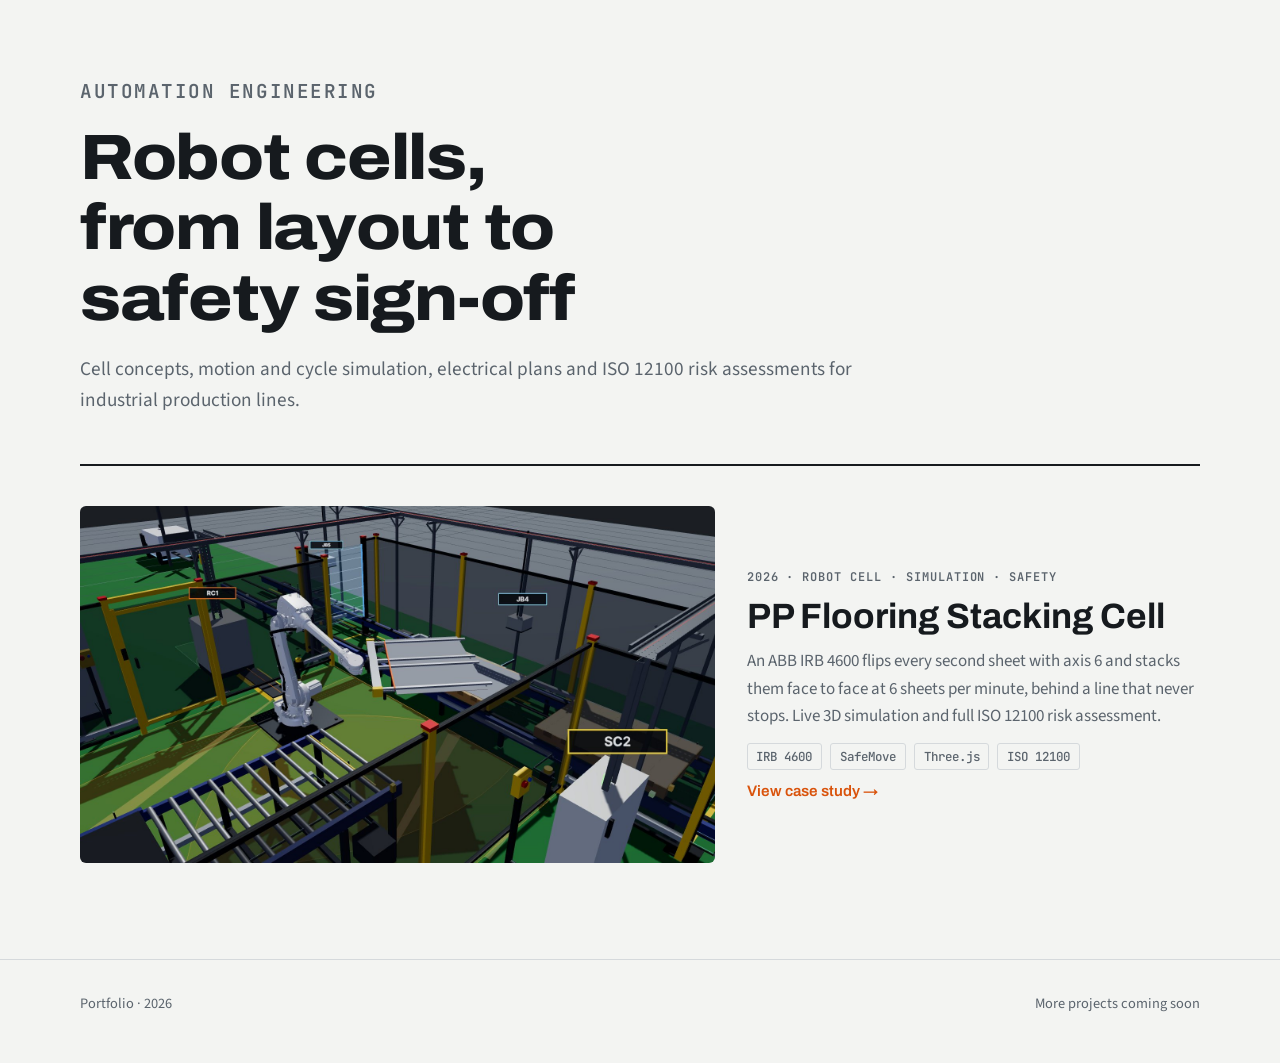
==== index.html @ 380a3d33 "Add portfolio site with PP flooring stacking cell case study Home page, case study page (overview, p" ====
<!doctype html>
<html lang="en">
<head>
<meta charset="utf-8">
<meta name="viewport" content="width=device-width, initial-scale=1, viewport-fit=cover">
<title>Portfolio</title>
<meta name="description" content="Automation and robot cell engineering projects.">
<link rel="preconnect" href="https://fonts.googleapis.com">
<link rel="preconnect" href="https://fonts.gstatic.com" crossorigin>
<link rel="stylesheet" href="https://fonts.googleapis.com/css2?family=Archivo:wdth,wght@75..125,500..800&family=JetBrains+Mono:wght@400;600&family=Source+Sans+3:wght@400;600&display=swap">
<link rel="stylesheet" href="assets/site.css">
<style>
  .intro { padding-block: 5rem 3rem; display: grid; gap: 1.25rem; max-width: 50rem; }
  .intro h1 { font-size: clamp(2.4rem, 6vw, 4rem); font-weight: 800; font-stretch: 112%; letter-spacing: -0.02em; }
  .intro p { font-size: 1.2rem; color: var(--mute); }
  .projects { display: grid; gap: 2.5rem; border-top: 2px solid var(--ink); padding-top: 2.5rem; }
  .card { display: grid; grid-template-columns: minmax(0, 1.4fr) minmax(0, 1fr); gap: 2rem; align-items: center; text-decoration: none; color: var(--ink); }
  .card .shot { background: var(--shot-bg); border-radius: 6px; overflow: hidden; }
  .card .shot img { width: 100%; height: auto; transition: transform .4s ease; }
  .card:hover .shot img { transform: scale(1.02); }
  .card .body { display: grid; gap: 0.8rem; }
  .card h2 { font-size: clamp(1.6rem, 3vw, 2.2rem); font-weight: 700; }
  .card:hover h2 { color: var(--accent); }
  .card p { color: var(--mute); }
  .card .more { font: 600 0.95rem var(--font-display); color: var(--accent); }
  .tags { display: flex; flex-wrap: wrap; gap: 0.5rem; }
  .tag { font: 500 0.78rem var(--font-mono); padding: 0.25rem 0.55rem; border: 1px solid var(--rule); border-radius: 3px; color: var(--mute); }
  @media (max-width: 52rem) { .card { grid-template-columns: 1fr; gap: 1rem; } }
</style>
</head>
<body>
<main class="wrap">
  <div class="intro">
    <p class="eyebrow">Automation engineering</p>
    <h1>Robot cells, from layout to safety sign-off</h1>
    <p>Cell concepts, motion and cycle simulation, electrical plans and ISO 12100 risk assessments for industrial production lines.</p>
  </div>

  <div class="projects">
    <a class="card" href="projects/pp-stacking/index.html">
      <div class="shot"><img src="projects/pp-stacking/img/robot-closeup.jpg" width="1600" height="900" alt="ABB robot with a fork gripper carrying a flooring sheet inside a fenced cell."></div>
      <div class="body">
        <p class="eyebrow">2026 · Robot cell · Simulation · Safety</p>
        <h2>PP Flooring Stacking Cell</h2>
        <p>An ABB IRB 4600 flips every second sheet with axis 6 and stacks them face to face at 6 sheets per minute, behind a line that never stops. Live 3D simulation and full ISO 12100 risk assessment.</p>
        <div class="tags"><span class="tag">IRB 4600</span><span class="tag">SafeMove</span><span class="tag">Three.js</span><span class="tag">ISO 12100</span></div>
        <span class="more">View case study →</span>
      </div>
    </a>
  </div>
</main>
<footer>
  <div class="wrap"><span>Portfolio · 2026</span><span>More projects coming soon</span></div>
</footer>
</body>
</html>
---- assets/site.css ----
/* Layout: single reading column (72rem max) with full-bleed image bands; spec-sheet strips for figures. */
:root {
  --bg: #f3f4f2;
  --surface: #ffffff;
  --ink: #161a1e;
  --mute: #5b646d;
  --rule: #d5d9dc;
  --accent: #d9530c;        /* safety orange, darkened for light ground */
  --accent-ink: #ffffff;
  --signal: #b88a00;        /* fence yellow */
  --ok: #1f8a4c;
  --warn: #b7791f;
  --bad: #c0362c;
  --shot-bg: #14181d;
  --font-display: "Archivo", "Arial Narrow", system-ui, sans-serif;
  --font-body: "Source Sans 3", "Segoe UI", system-ui, sans-serif;
  --font-mono: "JetBrains Mono", ui-monospace, "SFMono-Regular", Consolas, monospace;
  --max: 72rem;
}
@media (prefers-color-scheme: dark) {
  :root:not([data-theme="light"]) {
    --bg: #12161a; --surface: #1a1f25; --ink: #e8ecef; --mute: #98a2ab; --rule: #2c343c;
    --accent: #ff6a13; --accent-ink: #14181d; --signal: #f2c230;
    --ok: #35c26b; --warn: #ffb020; --bad: #ff5a4d; color-scheme: dark;
  }
}
:root[data-theme="dark"] {
  --bg: #12161a; --surface: #1a1f25; --ink: #e8ecef; --mute: #98a2ab; --rule: #2c343c;
  --accent: #ff6a13; --accent-ink: #14181d; --signal: #f2c230;
  --ok: #35c26b; --warn: #ffb020; --bad: #ff5a4d; color-scheme: dark;
}

* { box-sizing: border-box; }
html { -webkit-text-size-adjust: 100%; }
body {
  margin: 0; background: var(--bg); color: var(--ink);
  font: 400 1.0625rem/1.6 var(--font-body);
}
img { max-width: 100%; display: block; }
a { color: var(--accent); text-underline-offset: 3px; }
a:focus-visible, button:focus-visible { outline: 2px solid var(--accent); outline-offset: 3px; }
h1, h2, h3 { font-family: var(--font-display); text-wrap: balance; margin: 0; line-height: 1.1; }
p { margin: 0; }

.wrap {
  max-width: var(--max); margin: 0 auto;
  padding-left: max(16px, env(safe-area-inset-left, 0px));
  padding-right: max(16px, env(safe-area-inset-right, 0px));
}
.eyebrow {
  font: 600 0.75rem/1.2 var(--font-mono); letter-spacing: 0.08em; text-transform: uppercase; color: var(--mute);
}
.mono { font-family: var(--font-mono); font-variant-numeric: tabular-nums; }

/* top bar */
.bar { border-bottom: 1px solid var(--rule); }
.bar .wrap { display: flex; justify-content: space-between; align-items: center; gap: 1rem; padding-block: 0.9rem; }
.bar a { color: var(--ink); text-decoration: none; font: 600 0.9rem var(--font-display); }
.bar nav { display: flex; gap: 1.25rem; flex-wrap: wrap; }
.bar nav a { color: var(--mute); font-weight: 500; }
.bar nav a:hover { color: var(--accent); }

/* buttons */
.btns { display: flex; flex-wrap: wrap; gap: 0.75rem; }
.btn {
  display: inline-flex; align-items: center; gap: 0.5rem; padding: 0.7rem 1.1rem; border-radius: 4px;
  font: 600 0.95rem var(--font-display); text-decoration: none; border: 1px solid var(--rule); color: var(--ink); background: transparent; cursor: pointer;
}
.btn:hover { border-color: var(--accent); color: var(--accent); }
.btn.primary { background: var(--accent); border-color: var(--accent); color: var(--accent-ink); }
.btn.primary:hover { filter: brightness(1.08); color: var(--accent-ink); }

/* sections */
section { padding-block: 4.5rem 0; }
.sec-head { display: grid; gap: 0.6rem; margin-bottom: 2rem; max-width: 46rem; }
.sec-head h2 { font-size: clamp(1.6rem, 3.2vw, 2.3rem); font-weight: 700; letter-spacing: -0.01em; }
.sec-head p { color: var(--mute); }
.prose { max-width: 42rem; display: grid; gap: 1rem; }
footer { margin-top: 6rem; border-top: 1px solid var(--rule); color: var(--mute); font-size: 0.9rem; }
footer .wrap { padding-block: 2rem 3rem; display: flex; justify-content: space-between; flex-wrap: wrap; gap: 1rem; }

@media (prefers-reduced-motion: reduce) { * { transition: none !important; animation: none !important; } }
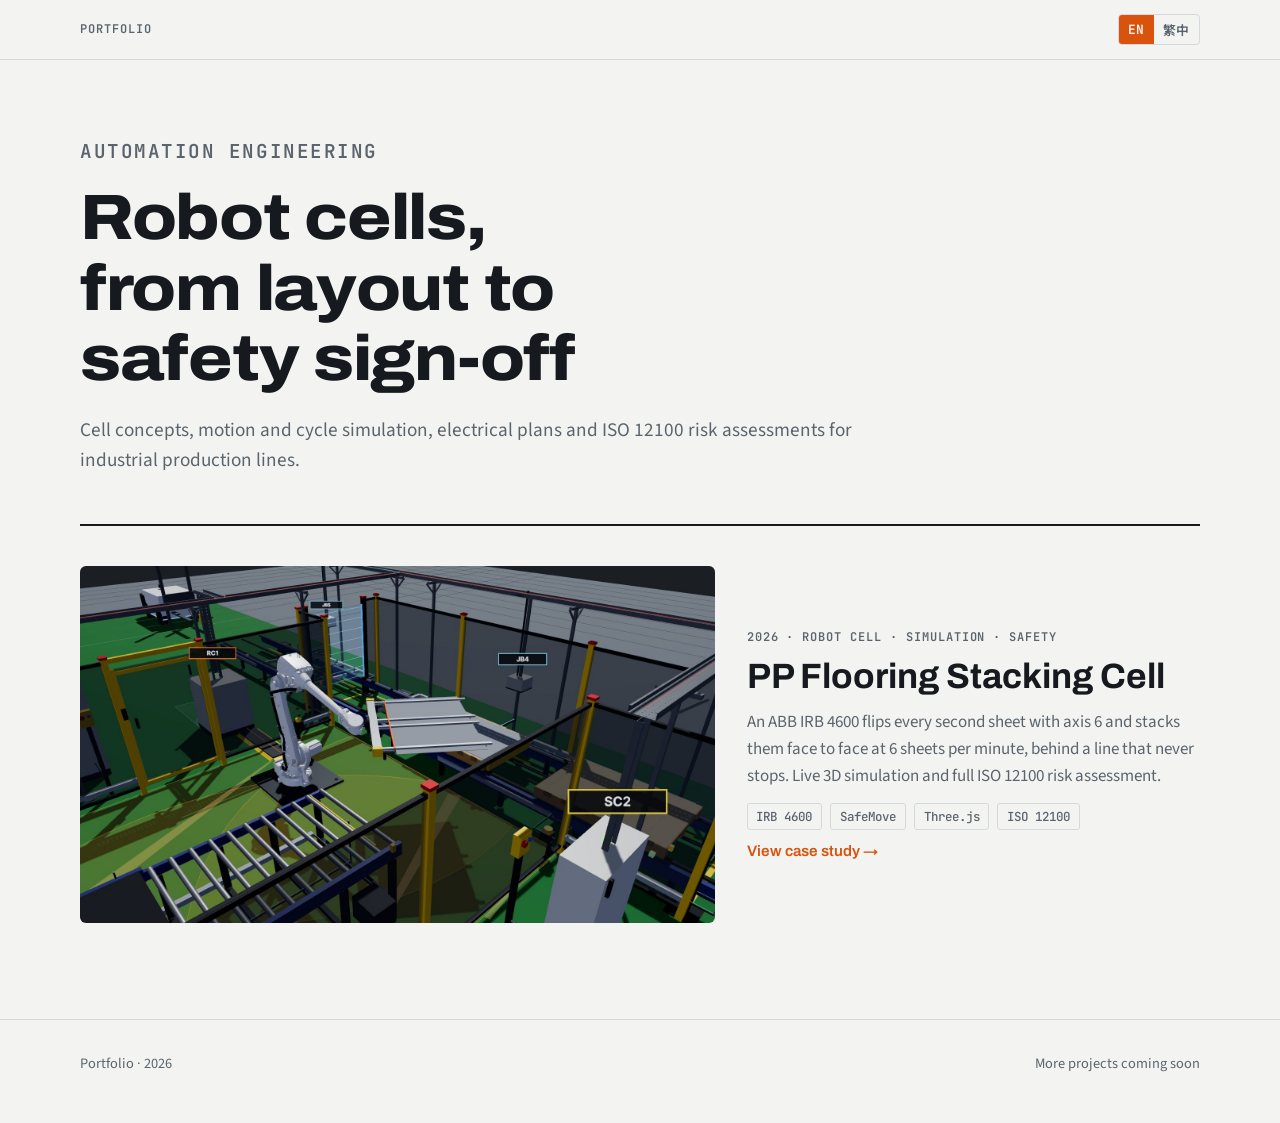
==== commit 5e088ab2: "Add Traditional Chinese (繁體中文) version with EN / 繁中 switch Shared i18n helper picks the language fro" ====
--- a/index.html
+++ b/index.html
@@ -7,7 +7,7 @@
 <meta name="description" content="Automation and robot cell engineering projects.">
 <link rel="preconnect" href="https://fonts.googleapis.com">
 <link rel="preconnect" href="https://fonts.gstatic.com" crossorigin>
-<link rel="stylesheet" href="https://fonts.googleapis.com/css2?family=Archivo:wdth,wght@75..125,500..800&family=JetBrains+Mono:wght@400;600&family=Source+Sans+3:wght@400;600&display=swap">
+<link rel="stylesheet" href="https://fonts.googleapis.com/css2?family=Archivo:wdth,wght@75..125,500..800&family=JetBrains+Mono:wght@400;600&family=Source+Sans+3:wght@400;600&family=Noto+Sans+TC:wght@400;600;700&display=swap">
 <link rel="stylesheet" href="assets/site.css">
 <style>
   .intro { padding-block: 5rem 3rem; display: grid; gap: 1.25rem; max-width: 50rem; }
@@ -29,28 +29,53 @@
 </style>
 </head>
 <body>
+<header class="bar">
+  <div class="wrap">
+    <span class="eyebrow" data-i18n="brand">Portfolio</span>
+    <div class="lang" role="group" aria-label="Language">
+      <button type="button" data-set-lang="en" aria-pressed="true">EN</button>
+      <button type="button" data-set-lang="zh" aria-pressed="false" lang="zh-Hant">繁中</button>
+    </div>
+  </div>
+</header>
 <main class="wrap">
   <div class="intro">
-    <p class="eyebrow">Automation engineering</p>
-    <h1>Robot cells, from layout to safety sign-off</h1>
-    <p>Cell concepts, motion and cycle simulation, electrical plans and ISO 12100 risk assessments for industrial production lines.</p>
+    <p class="eyebrow" data-i18n="i.eyebrow">Automation engineering</p>
+    <h1 data-i18n="i.h1">Robot cells, from layout to safety sign-off</h1>
+    <p data-i18n="i.p">Cell concepts, motion and cycle simulation, electrical plans and ISO 12100 risk assessments for industrial production lines.</p>
   </div>
 
   <div class="projects">
     <a class="card" href="projects/pp-stacking/index.html">
-      <div class="shot"><img src="projects/pp-stacking/img/robot-closeup.jpg" width="1600" height="900" alt="ABB robot with a fork gripper carrying a flooring sheet inside a fenced cell."></div>
+      <div class="shot"><img src="projects/pp-stacking/img/robot-closeup.jpg" width="1600" height="900" data-i18n-alt="c1" alt="ABB robot with a fork gripper carrying a flooring sheet inside a fenced cell."></div>
       <div class="body">
-        <p class="eyebrow">2026 · Robot cell · Simulation · Safety</p>
-        <h2>PP Flooring Stacking Cell</h2>
-        <p>An ABB IRB 4600 flips every second sheet with axis 6 and stacks them face to face at 6 sheets per minute, behind a line that never stops. Live 3D simulation and full ISO 12100 risk assessment.</p>
+        <p class="eyebrow" data-i18n="c1.e">2026 · Robot cell · Simulation · Safety</p>
+        <h2 data-i18n="c1.h">PP Flooring Stacking Cell</h2>
+        <p data-i18n="c1.p">An ABB IRB 4600 flips every second sheet with axis 6 and stacks them face to face at 6 sheets per minute, behind a line that never stops. Live 3D simulation and full ISO 12100 risk assessment.</p>
         <div class="tags"><span class="tag">IRB 4600</span><span class="tag">SafeMove</span><span class="tag">Three.js</span><span class="tag">ISO 12100</span></div>
-        <span class="more">View case study →</span>
+        <span class="more" data-i18n="c1.more">View case study →</span>
       </div>
     </a>
   </div>
 </main>
 <footer>
-  <div class="wrap"><span>Portfolio · 2026</span><span>More projects coming soon</span></div>
+  <div class="wrap"><span data-i18n="foot">Portfolio · 2026</span><span data-i18n="foot.more">More projects coming soon</span></div>
 </footer>
+<script src="assets/i18n.js"></script>
+<script>
+  initI18n({
+    _title: '作品集',
+    'brand': '作品集',
+    'i.eyebrow': '自動化工程',
+    'i.h1': '機器人工作站，從佈局到安全驗收',
+    'i.p': '為工業產線進行工作站概念設計、運動與週期模擬、電氣規劃，以及 ISO 12100 風險評估。',
+    'alt:c1': '圍籬工作站內，裝有叉具的 ABB 機器人正在搬運一片地板。',
+    'c1.e': '2026 · 機器人工作站 · 模擬 · 安全',
+    'c1.h': 'PP 地板堆疊工作站',
+    'c1.p': '一台 ABB IRB 4600 以第 6 軸將每第 2 片翻面，在永不停機的產線後方以每分鐘 6 片的速度面對面堆疊。含即時 3D 模擬與完整的 ISO 12100 風險評估。',
+    'c1.more': '查看案例 →',
+    'foot': '作品集 · 2026', 'foot.more': '更多作品即將推出'
+  });
+</script>
 </body>
 </html>
--- a/assets/site.css
+++ b/assets/site.css
@@ -12,9 +12,9 @@
   --warn: #b7791f;
   --bad: #c0362c;
   --shot-bg: #14181d;
-  --font-display: "Archivo", "Arial Narrow", system-ui, sans-serif;
-  --font-body: "Source Sans 3", "Segoe UI", system-ui, sans-serif;
-  --font-mono: "JetBrains Mono", ui-monospace, "SFMono-Regular", Consolas, monospace;
+  --font-display: "Archivo", "Noto Sans TC", "PingFang TC", "Microsoft JhengHei", "Arial Narrow", system-ui, sans-serif;
+  --font-body: "Source Sans 3", "Noto Sans TC", "PingFang TC", "Microsoft JhengHei", "Segoe UI", system-ui, sans-serif;
+  --font-mono: "JetBrains Mono", "Noto Sans TC", ui-monospace, "SFMono-Regular", Consolas, monospace;
   --max: 72rem;
 }
 @media (prefers-color-scheme: dark) {
@@ -59,6 +59,8 @@
 .bar nav { display: flex; gap: 1.25rem; flex-wrap: wrap; }
 .bar nav a { color: var(--mute); font-weight: 500; }
 .bar nav a:hover { color: var(--accent); }
+.bar a, .lang button { white-space: nowrap; }
+@media (max-width: 44rem) { .bar nav { display: none; } }
 
 /* buttons */
 .btns { display: flex; flex-wrap: wrap; gap: 0.75rem; }
@@ -79,4 +81,11 @@
 footer { margin-top: 6rem; border-top: 1px solid var(--rule); color: var(--mute); font-size: 0.9rem; }
 footer .wrap { padding-block: 2rem 3rem; display: flex; justify-content: space-between; flex-wrap: wrap; gap: 1rem; }
 
+/* language switch */
+.lang { display: inline-flex; border: 1px solid var(--rule); border-radius: 4px; overflow: hidden; }
+.lang button { font: 600 0.8rem var(--font-mono); padding: 0.3rem 0.6rem; border: 0; background: transparent; color: var(--mute); cursor: pointer; }
+.lang button[aria-pressed="true"] { background: var(--accent); color: var(--accent-ink); }
+:lang(zh-Hant) body { line-height: 1.75; }
+:lang(zh-Hant) .eyebrow { letter-spacing: 0.04em; }
+
 @media (prefers-reduced-motion: reduce) { * { transition: none !important; animation: none !important; } }
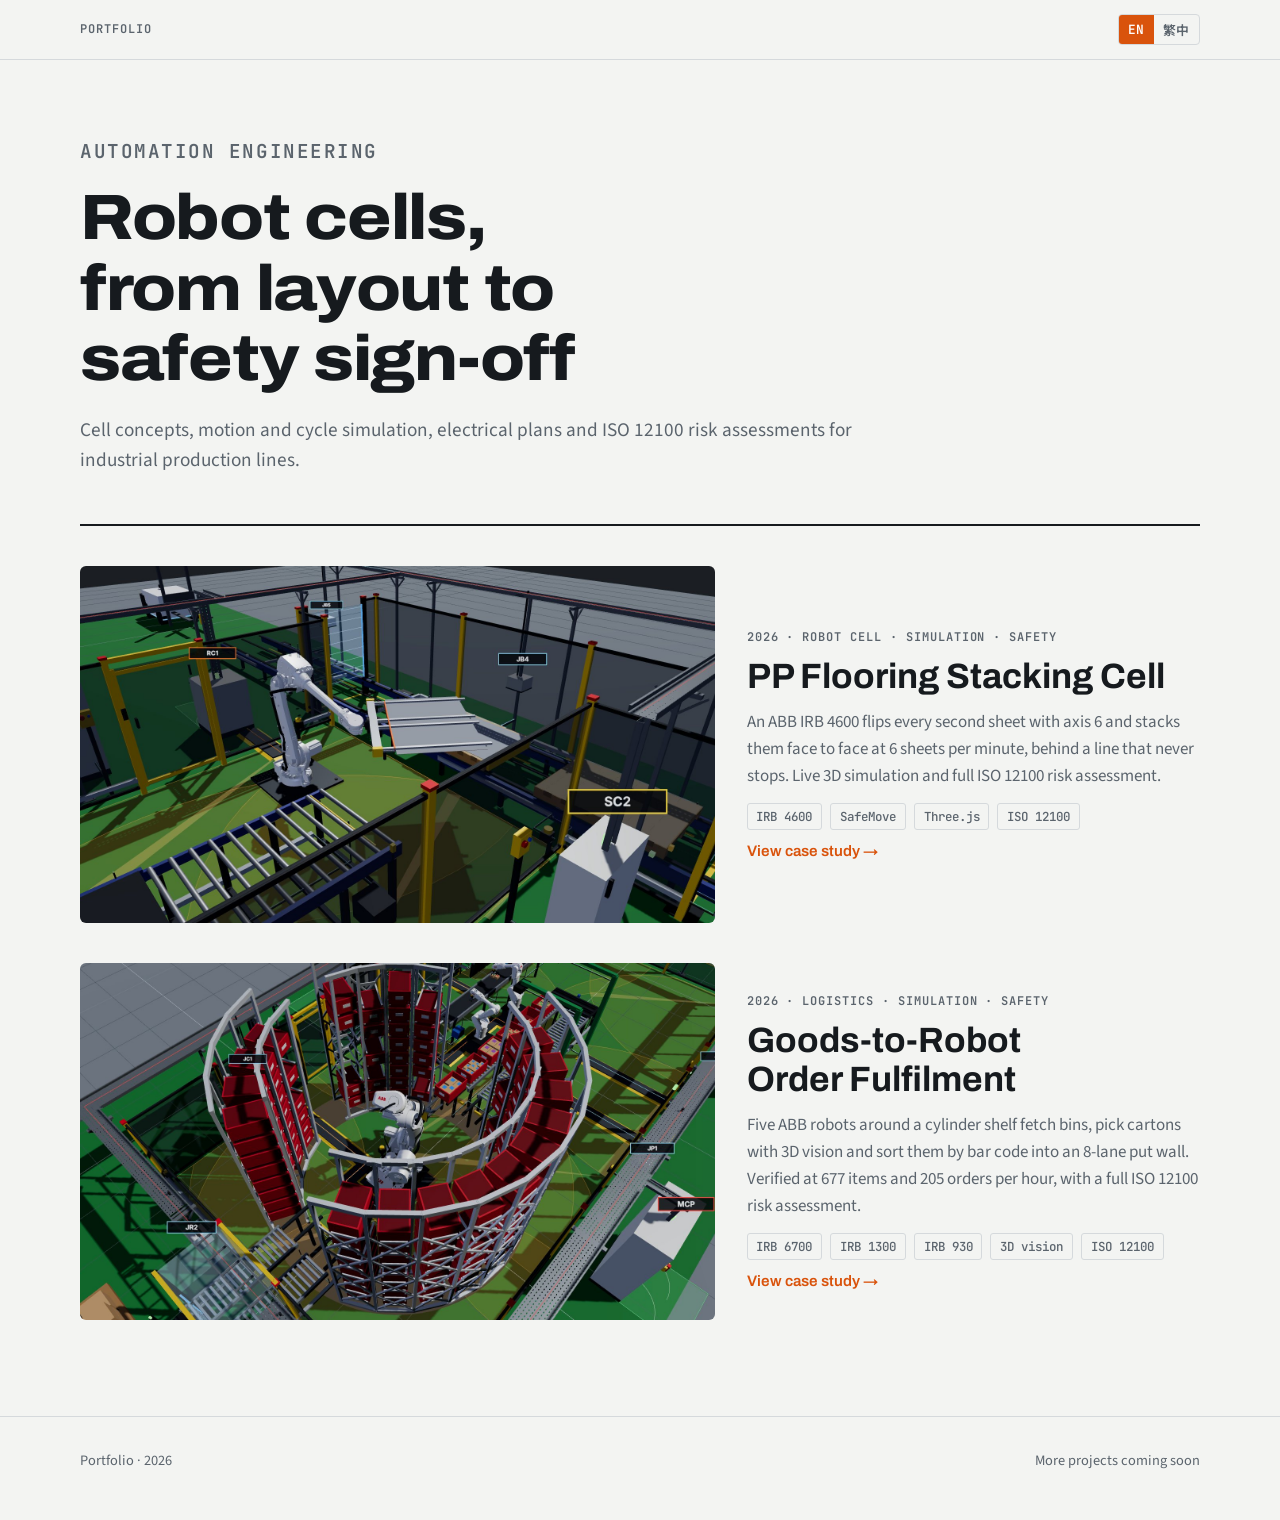
==== commit 0437b611: "Add goods-to-robot order fulfilment case study Logistics application: cylinder-shelf IRB 6700, 3D vi" ====
--- a/index.html
+++ b/index.html
@@ -4,7 +4,7 @@
 <meta charset="utf-8">
 <meta name="viewport" content="width=device-width, initial-scale=1, viewport-fit=cover">
 <title>Portfolio</title>
-<meta name="description" content="Automation and robot cell engineering projects.">
+<meta name="description" content="Automation and robot cell engineering projects: robot cells, warehouse logistics, simulation and machine safety.">
 <link rel="preconnect" href="https://fonts.googleapis.com">
 <link rel="preconnect" href="https://fonts.gstatic.com" crossorigin>
 <link rel="stylesheet" href="https://fonts.googleapis.com/css2?family=Archivo:wdth,wght@75..125,500..800&family=JetBrains+Mono:wght@400;600&family=Source+Sans+3:wght@400;600&family=Noto+Sans+TC:wght@400;600;700&display=swap">
@@ -56,6 +56,16 @@
         <span class="more" data-i18n="c1.more">View case study →</span>
       </div>
     </a>
+    <a class="card" href="projects/logistics/index.html">
+      <div class="shot"><img src="projects/logistics/img/cylinder-shelf.jpg" loading="lazy" width="1600" height="900" data-i18n-alt="c2" alt="Cylinder shelf of red bins with an IRB 6700 robot at its centre, picking robots and conveyors beside it."></div>
+      <div class="body">
+        <p class="eyebrow" data-i18n="c2.e">2026 · Logistics · Simulation · Safety</p>
+        <h2 data-i18n="c2.h">Goods-to-Robot Order Fulfilment</h2>
+        <p data-i18n="c2.p">Five ABB robots around a cylinder shelf fetch bins, pick cartons with 3D vision and sort them by bar code into an 8-lane put wall. Verified at 677 items and 205 orders per hour, with a full ISO 12100 risk assessment.</p>
+        <div class="tags"><span class="tag">IRB 6700</span><span class="tag">IRB 1300</span><span class="tag">IRB 930</span><span class="tag">3D vision</span><span class="tag">ISO 12100</span></div>
+        <span class="more" data-i18n="c2.more">View case study →</span>
+      </div>
+    </a>
   </div>
 </main>
 <footer>
@@ -74,6 +84,11 @@
     'c1.h': 'PP 地板堆疊工作站',
     'c1.p': '一台 ABB IRB 4600 以第 6 軸將每第 2 片翻面，在永不停機的產線後方以每分鐘 6 片的速度面對面堆疊。含即時 3D 模擬與完整的 ISO 12100 風險評估。',
     'c1.more': '查看案例 →',
+    'alt:c2': '紅色料箱圓筒料架，中央為 IRB 6700 機器人，旁邊是揀貨機器人與輸送線。',
+    'c2.e': '2026 · 物流 · 模擬 · 安全',
+    'c2.h': '貨到機器人訂單履行',
+    'c2.p': '五台 ABB 機器人圍繞圓筒料架取放料箱、以 3D 視覺揀取紙箱，並依條碼分揀至 8 通道放置牆。驗證產能每小時 677 件、205 張訂單，並附完整的 ISO 12100 風險評估。',
+    'c2.more': '查看案例 →',
     'foot': '作品集 · 2026', 'foot.more': '更多作品即將推出'
   });
 </script>
